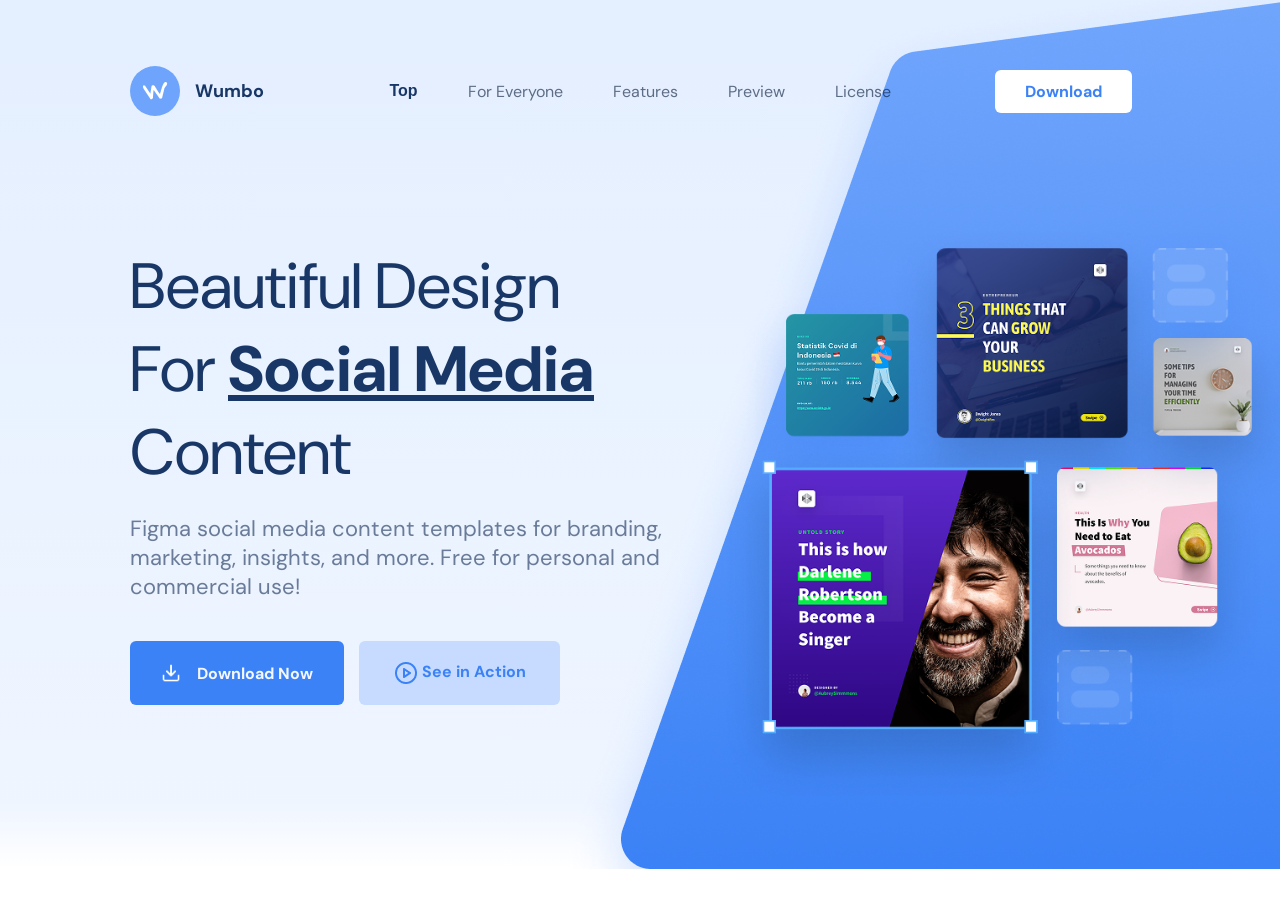
==== сайт/index.html @ d3277327 "Add files via upload" ====
<!DOCTYPE html>
<html lang="en">
<head>
    <meta charset="UTF-8">
    <meta name="viewport" content="width=device-width, initial-scale=1.0">
    <title>wumbo</title>
    <link rel="stylesheet" href="./style.css">
    <link rel="preconnect" href="https://fonts.googleapis.com">
<link rel="preconnect" href="https://fonts.gstatic.com" crossorigin>
<link href="https://fonts.googleapis.com/css2?family=DM+Sans:ital,opsz,wght@0,9..40,100..1000;1,9..40,100..1000&family=Roboto:ital,wght@0,100..900;1,100..900&display=swap" rel="stylesheet">
</head>
<body>
    <div class="onepage">
        <header>
        <div class="logo">
            <div><img src="./img/W.png" alt=""></div>
            <a href="">Wumbo</a>
        </div>
        <div class="navpanel">
            <a style="font-size: 16px; font-weight: bold; color: rgba(25, 55, 102, 1); font-family: sans-serif;" href="">Top</a>
            <a style="color: rgba(0, 21, 51, 0.6); font-family: dm sans, sans-serif;" href="">For Everyone</a>
            <a style="color: rgba(0, 21, 51, 0.6); font-family: dm sans, sans-serif;" href="">Features</a>
            <a style="color: rgba(0, 21, 51, 0.6); font-family: dm sans, sans-serif;" href="">Preview</a>
            <a style="color: rgba(0, 21, 51, 0.6); font-family: dm sans, sans-serif;" href="">License</a>
        </div>
            <div class="zov">
                <div class="downloadhead">
                    <a href="">Download</a>
                </div>
            </div>
        </header>
        <h1>Beautiful Design <br> For <strong><u>Social Media</u></strong> <br> Content</h1>
        <h5>Figma social media content templates for branding, <br> marketing, insights, and more. Free for personal and <br> commercial use!</h5>
        <div class="sharehead">
            <button class="downloadmid">
                <img src="./img/download.png" alt="">
                <a href="">Download Now</a>
            </button>
            <button class="seeinaction">
                <img src="./img/play-circle.png" alt="">
                <a href="">See in Action</a>
            </button>
        </div>
        <img class="picturepage" src="./img/Group 1.png" alt="">
    </div>
</body>
</html>
---- сайт/style.css ----
/* Reset and base styles  */
* {
	padding: 0px;
	margin: 0px;
	border: none;
    font-family: dm sans;
}

*,
*::before,
*::after {
	box-sizing: border-box;
}

/* Links */

a, a:link, a:visited  {
    text-decoration: none;
}

a:hover  {
    text-decoration: none;
}

/* Common */

aside, nav, footer, header, section, main {
	display: block;
}

h1, h2, h3, h4, h5, h6, p {
    font-size: inherit;
	font-weight: inherit;
}

ul, ul li {
	list-style: none;
}

img {
	vertical-align: top;
}

img, svg {
	max-width: 100%;
	height: auto;
}

address {
  font-style: normal;
}

/* Form */

input, textarea, button, select {
	font-family: inherit;
    font-size: inherit;
    color: inherit;
    background-color: transparent;
}

input::-ms-clear {
	display: none;
}

textarea {
	resize: vertical;
}

button, input[type="submit"] {
    display: inline-block;
    box-shadow: none;
    background-color: transparent;
    background: none;
    cursor: pointer;
}

button::-moz-focus-inner {
	padding: 0;
	border: 0;
}

label {
	cursor: pointer;
}

legend {
	display: block;
}

input[type='file'] {
	max-width: 100%;
}
.onepage{
    display: flex;
    flex-direction: column;
    width: 100%;
    height: 869px;
    background: url(./img/Rectangle\ 3.png) top right no-repeat,
    linear-gradient(180deg, #E4EFFF 0%, rgba(228, 239, 255, 0.6) 92.51%, rgba(228, 239, 255, 0) 100%);

}
.logo > div{
    width: 50px;
    height: 50px;
    background: rgba(110, 164, 252, 1);
    align-items: center;
    justify-content: center;
    display: flex;
    border-radius: 500px;
}
.logo > a{
    color: rgba(25, 55, 102, 1);
    font-size: 18px;
    font-weight: bold;
    
}
.logo{
    display: flex;
    margin-left: 130px;
    align-items: center;
    gap: 15px;
}
header{
    width: 100%;
    display: flex;
    margin-top: 66px;
    height: 50px;
    align-items: center;
    position: relative;
}
.navpanel{
    position: absolute;
    left: 50%;
    gap: 50px;
    display: flex;
    align-items: center;
    transform: translateX(-50%);
}
.downloadhead{
    width: 137px;
    height: 43px;
    border-radius: 6px;
    background-color: white;
    align-items: center;
    justify-content: center;
    display: flex;
    
}
.downloadhead > a{
    color: rgba(59, 130, 246, 1);
    font-weight: bold;
}
.zov{
    width: 100%;
    display: flex;
    justify-content: right;
    margin-right: 148px;
}
h1{
    font-size: 64px;
    color: rgba(25, 55, 102, 1);
    margin-top: 129px;
    margin-left: 130px;
}
h5{
    font-size: 22px;
    color: rgba(105, 123, 152, 1);
    margin-top: 20px;
    margin-left: 130px;
}
.sharehead{
    display: flex;
    margin-top: 40px;
    margin-left: 130px;
    gap: 15px;
}
.downloadmid{
    width: 214px;
    height: 64px;
    background-color: rgba(59, 130, 246, 1);
    display: flex;
    border-radius: 6px;
    gap: 16px;
    align-items: center;
    justify-content: center;
}
.downloadmid > img {
    width: 20px;
    height: 20px;
}
.downloadmid > a{
    color: rgba(244, 247, 255, 1);
    font-weight: bold;
}
.seeinaction{
    width: 201px;
    height: 64px;
    background-color: rgba(198, 219, 255, 1);
    border-radius: 6px;
}
.seeinaction > a {
    color:rgba(59, 130, 246, 1);
    font-weight: bold;
}
.picturepage{
    width: 583px;
    height: 582px;
    margin-left: 719px;
    margin-top: -482px;
}
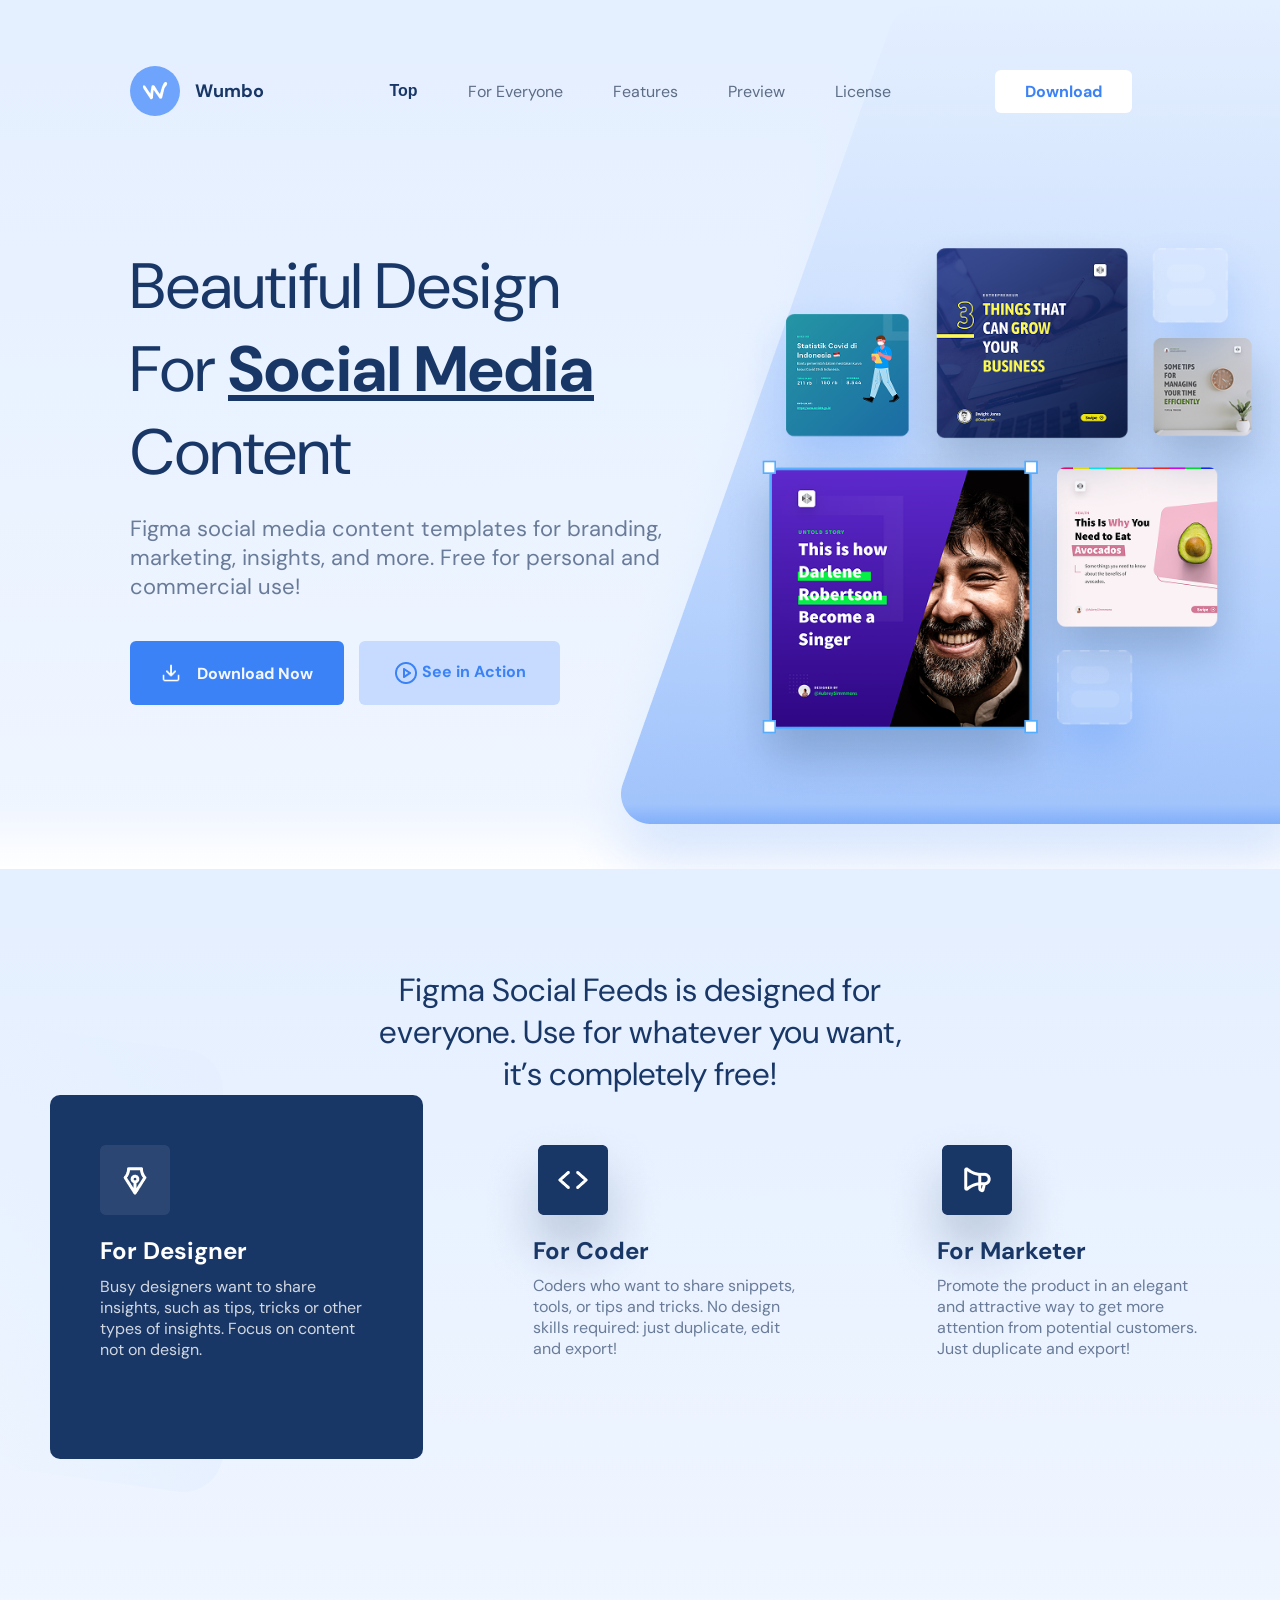
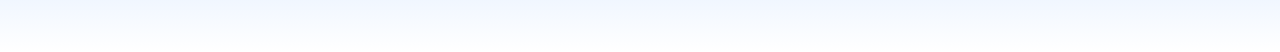
==== commit 313060b0: "Add files via upload" ====
--- a/сайт/index.html
+++ b/сайт/index.html
@@ -43,5 +43,25 @@
         </div>
         <img class="picturepage" src="./img/Group 1.png" alt="">
     </div>
+    <div class="twopage">
+        <h2>Figma Social Feeds is designed for <br> everyone. Use for whatever you want, <br> it’s completely free!</h2>
+        <div class="socialsharelink">
+                <div class="oneshare">
+                    <img src="./img/Frame 8.png" alt="">
+                    <h3>For Designer</h3>
+                    <h4>Busy designers want to share <br> insights, such as tips, tricks or other <br> types of insights. Focus on content <br> not on design.</h4>
+                </div>
+                <div class="twoshare">
+                    <img src="./img/Frame 9.png" alt="">
+                    <h3>For Coder</h3>
+                    <h4>Coders who want to share snippets, <br> tools, or tips and tricks. No design <br> skills required: just duplicate, edit <br> and export!</h4>
+                </div>
+                <div class="threeshare">
+                    <img src="./img/Frame 10.png" alt="">
+                    <h3>For Marketer</h3>
+                    <h4>Promote the product in an elegant <br> and attractive way to get more <br> attention from potential customers. <br> Just duplicate and export!</h4>
+                </div>
+        </div>
+    </div>
 </body>
 </html>
--- a/сайт/style.css
+++ b/сайт/style.css
@@ -96,8 +96,10 @@
     flex-direction: column;
     width: 100%;
     height: 869px;
-    background: url(./img/Rectangle\ 3.png) top right no-repeat,
-    linear-gradient(180deg, #E4EFFF 0%, rgba(228, 239, 255, 0.6) 92.51%, rgba(228, 239, 255, 0) 100%);
+    background: 
+    linear-gradient(180deg, #E4EFFF 0%, rgba(228, 239, 255, 0.6) 92.51%, rgba(228, 239, 255, 0) 100%),
+    url(./img/Rectangle\ 3.png) right no-repeat;
+;
 
 }
 .logo > div{
@@ -208,4 +210,94 @@
     height: 582px;
     margin-left: 719px;
     margin-top: -482px;
+}
+.twopage{
+    width: 100%;
+    height: 783px;
+    background: 
+    linear-gradient(180deg, #E4EFFF 0%, rgba(228, 239, 255, 0.6) 92.51%, rgba(228, 239, 255, 0) 100%),
+    url(./img/Rectangle\ 620.png) left no-repeat;
+    display: flex;
+    flex-direction: column;
+
+}
+h2{
+    color: rgba(25, 55, 102, 1);
+    font-size: 32px;
+    text-align: center;
+    margin-top: 100px;
+}
+.socialsharelink{
+    display: flex;
+    gap: 30px;
+    justify-content: center;
+}
+.oneshare{
+    width: 373.33px;
+    height: 364px;
+    background: rgba(25, 55, 102, 1);
+    border-radius: 10px;
+}
+.oneshare > img {
+    margin-left: 50px;
+    margin-top: 50px;
+}
+.oneshare > h3 {
+    color: rgba(255, 255, 255, 1);
+    font-weight: bold;
+    margin-top: 20px;
+    margin-left: 50px;
+    font-size: 24px;
+}
+.oneshare > h4 {
+    color: rgba(255, 255, 255, 0.8);
+    font-size: 16px;
+    margin-top: 10px;
+    margin-left: 50px;
+}
+.twoshare{
+    width: 373.33px;
+    height: 364px;
+}
+.twoshare > img {
+    margin-top: 20px;
+    margin-left: 25px;
+    position: relative;
+}
+.twoshare > h3{
+    color: rgba(25, 55, 102, 1);
+    font-weight: bold;
+    font-size: 24px;
+    margin-top: -70px;
+    position: absolute;
+    margin-left: 80px;
+}
+.twoshare > h4 {
+    color: rgba(105, 123, 152, 1);
+    font-size: 16px;
+    margin-left: 80px;
+    margin-top: -30px;
+}
+.threeshare{
+   width: 373.33px;
+   height: 364px;
+}
+.threeshare > img {
+    margin-top: 20px;
+    margin-left: 25px;
+    position: relative;
+}
+.threeshare > h3 {
+    color: rgba(25, 55, 102, 1);
+    font-size: 24px;
+    font-weight: bold;
+    position: absolute;
+    margin-top: -70px;
+    margin-left: 80px;
+}
+.threeshare > h4 {
+    color: rgba(105, 123, 152, 1);
+    font-size: 16px;
+    margin-top: -30px;
+    margin-left: 80px;
 }
